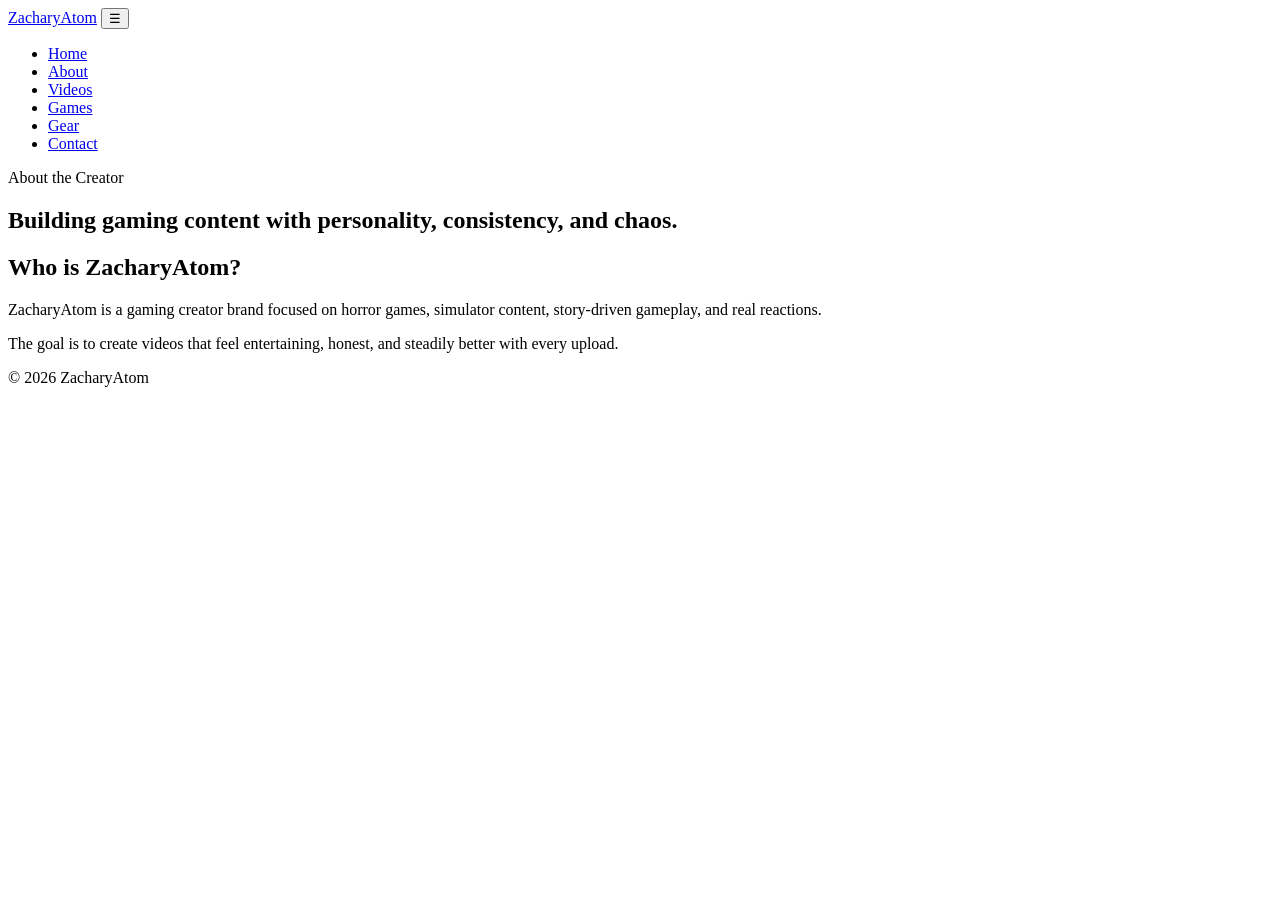
==== about.html @ 1145cb34 "feat: initial portfolio project setup" ====
<!DOCTYPE html>
<html lang="en">
<head>
    <meta charset="UTF-8">
    <meta name="viewport" content="width=device-width, initial-scale=1.0">
    <title>ZacharyAtom | About</title>
    <link rel="stylesheet" href="css/style.css">
</head>
<body>
    <header class="site-header">
        <div class="nav-wrapper">
            <a href="index.html" class="logo">ZacharyAtom</a>

            <button class="menu-toggle" aria-label="Open Navigation">☰</button>

            <nav class="main-nav">
                <ul>
                    <li><a href="index.html">Home</a></li>
                    <li><a href="about.html" class="active">About</a></li>
                    <li><a href="videos.html">Videos</a></li>
                    <li><a href="games.html">Games</a></li>
                    <li><a href="gear.html">Gear</a></li>
                    <li><a href="contact.html">Contact</a></li>
                </ul>
            </nav>
        </div>
    </header>

    <main>
        <section class="page-banner">
            <p class="eyebrow">About the Creator</p>
            <h1>Building gaming content with personality, consistency, and chaos.</h1>
        </section>

        <section class="content-section">
            <div class="text-content">
                <h2>Who is ZacharyAtom?</h2>
                <p>
                    ZacharyAtom is a gaming creator brand focused on horror games,
                    simulator content, story-driven gameplay, and real reactions.
                </p>
                <p>
                    The goal is to create videos that feel entertaining, honest,
                    and steadily better with every upload.
                </p>
            </div>
        </section>
    </main>

    <footer class="site-footer">
        <p>&copy; 2026 ZacharyAtom</p>
    </footer>

    <script src="js/script.js"></script>
</body>
</html>
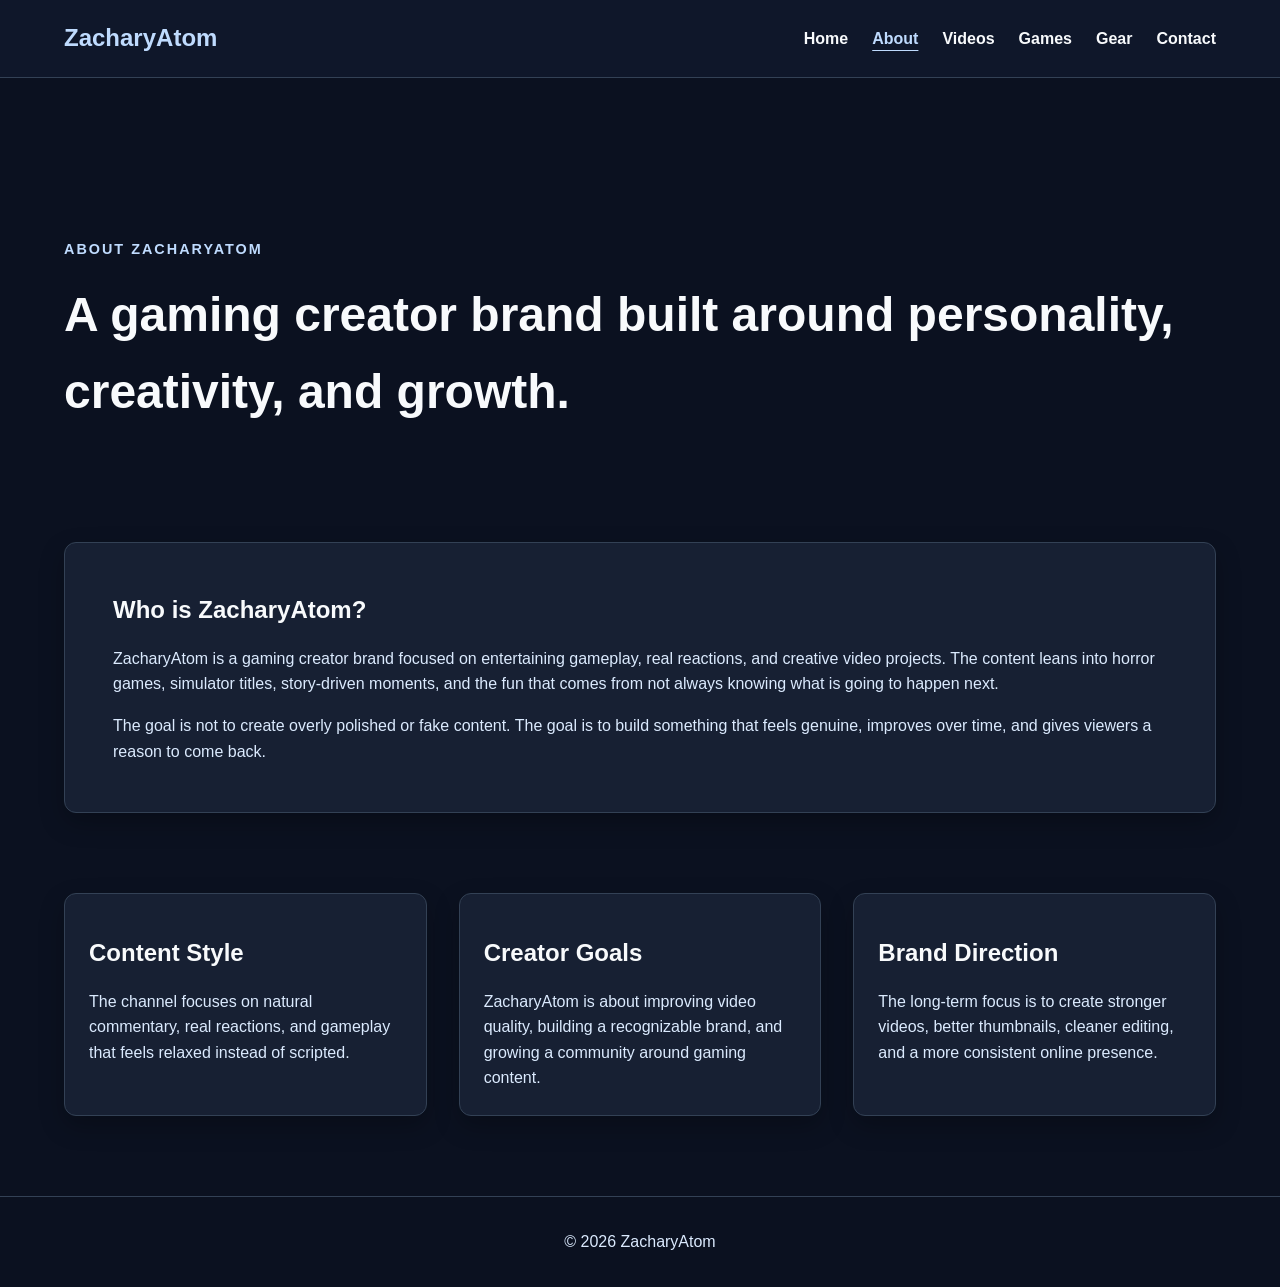
==== commit 408189cb: "feat(about): expand creator brand and goals content" ====
--- a/about.html
+++ b/about.html
@@ -26,26 +26,66 @@
         </div>
     </header>
 
-    <main>
-        <section class="page-banner">
-            <p class="eyebrow">About the Creator</p>
-            <h1>Building gaming content with personality, consistency, and chaos.</h1>
-        </section>
+        <main>
 
-        <section class="content-section">
-            <div class="text-content">
-                <h2>Who is ZacharyAtom?</h2>
-                <p>
-                    ZacharyAtom is a gaming creator brand focused on horror games,
-                    simulator content, story-driven gameplay, and real reactions.
-                </p>
-                <p>
-                    The goal is to create videos that feel entertaining, honest,
-                    and steadily better with every upload.
-                </p>
-            </div>
-        </section>
-    </main>
+            <section class="page-banner">
+                <p class="eyebrow">About ZacharyAtom</p>
+
+                <h1>
+                    A gaming creator brand built around personality, creativity, and growth.
+                </h1>
+            </section>
+
+            <section class="content-section">
+
+                <div class="text-content">
+                    <h2>Who is ZacharyAtom?</h2>
+
+                    <p>
+                        ZacharyAtom is a gaming creator brand focused on entertaining gameplay,
+                        real reactions, and creative video projects. The content leans into
+                        horror games, simulator titles, story-driven moments, and the fun that
+                        comes from not always knowing what is going to happen next.
+                    </p>
+
+                    <p>
+                        The goal is not to create overly polished or fake content. The goal is to
+                        build something that feels genuine, improves over time, and gives viewers
+                        a reason to come back.
+                    </p>
+                </div>
+
+            </section>
+
+            <section class="card-grid">
+
+                <article class="content-card">
+                    <h2>Content Style</h2>
+                    <p>
+                        The channel focuses on natural commentary, real reactions, and gameplay
+                        that feels relaxed instead of scripted.
+                    </p>
+                </article>
+
+                <article class="content-card">
+                    <h2>Creator Goals</h2>
+                    <p>
+                        ZacharyAtom is about improving video quality, building a recognizable
+                        brand, and growing a community around gaming content.
+                    </p>
+                </article>
+
+                <article class="content-card">
+                    <h2>Brand Direction</h2>
+                    <p>
+                        The long-term focus is to create stronger videos, better thumbnails,
+                        cleaner editing, and a more consistent online presence.
+                    </p>
+                </article>
+
+            </section>
+
+        </main>
 
     <footer class="site-footer">
         <p>&copy; 2026 ZacharyAtom</p>
--- a/css/style.css
+++ b/css/style.css
@@ -0,0 +1,539 @@
+/* -------------------------
+   RESET / GLOBAL STYLES
+------------------------- */
+
+:root {
+    --bg-main: #0b1120;
+    --bg-header: #0f172a;
+    --bg-surface: #172033;
+    --bg-surface-light: #24324a;
+
+    --text-main: #f8fafc;
+    --text-muted: #dbeafe;
+
+    --accent: #93c5fd;
+    --accent-strong: #bfdbfe;
+
+    --button: #2563eb;
+    --button-hover: #1d4ed8;
+
+    --border: #334155;
+    --focus: #fde68a;
+
+    --radius: 12px;
+    --shadow: 0 10px 25px rgba(0, 0, 0, 0.25);
+}
+
+* {
+    margin: 0;
+    padding: 0;
+    box-sizing: border-box;
+}
+
+body {
+    font-family: Arial, Helvetica, sans-serif;
+    background-color: var(--bg-main);
+    color: var(--text-main);
+    line-height: 1.6;
+}
+
+img {
+    max-width: 100%;
+    display: block;
+}
+
+a {
+    color: inherit;
+}
+
+ul {
+    list-style: none;
+}
+
+/* -------------------------
+   ACCESSIBILITY
+------------------------- */
+
+a:focus,
+button:focus,
+input:focus,
+textarea:focus {
+    outline: 3px solid var(--focus);
+    outline-offset: 4px;
+}
+
+/* -------------------------
+   LAYOUT
+------------------------- */
+
+main {
+    width: 90%;
+    max-width: 1200px;
+    margin: 0 auto;
+}
+
+section {
+    margin: 5rem 0;
+}
+
+/* -------------------------
+   HEADER / NAVIGATION
+------------------------- */
+
+.site-header {
+    background-color: var(--bg-header);
+    border-bottom: 1px solid var(--border);
+    position: sticky;
+    top: 0;
+    z-index: 1000;
+}
+
+.nav-wrapper {
+    width: 90%;
+    max-width: 1200px;
+    margin: 0 auto;
+    padding: 1.2rem 0;
+
+    display: flex;
+    justify-content: space-between;
+    align-items: center;
+}
+
+.logo {
+    color: var(--accent-strong);
+    font-size: 1.5rem;
+    font-weight: bold;
+    text-decoration: none;
+}
+
+.main-nav ul {
+    display: flex;
+    gap: 1.5rem;
+}
+
+.main-nav a {
+    color: var(--text-main);
+    font-weight: bold;
+    text-decoration: none;
+}
+
+.main-nav a:hover,
+.main-nav a:focus,
+.main-nav .active {
+    color: var(--accent-strong);
+    text-decoration: underline;
+    text-underline-offset: 6px;
+}
+
+.menu-toggle {
+    display: none;
+    background: none;
+    border: 2px solid var(--border);
+    border-radius: 8px;
+    color: var(--text-main);
+    font-size: 1.5rem;
+    cursor: pointer;
+    padding: 0.25rem 0.6rem;
+}
+
+/* -------------------------
+   HERO SECTION
+------------------------- */
+
+.hero {
+    min-height: 75vh;
+
+    display: grid;
+    grid-template-columns: 1fr 1fr;
+    gap: 3rem;
+    align-items: center;
+}
+
+.hero-content h1 {
+    font-size: 3.5rem;
+    line-height: 1.1;
+    margin: 1rem 0;
+}
+
+.hero-content p {
+    color: var(--text-muted);
+    margin-bottom: 1.5rem;
+}
+
+.eyebrow {
+    color: var(--accent-strong);
+    text-transform: uppercase;
+    letter-spacing: 2px;
+    font-size: 0.9rem;
+    font-weight: bold;
+}
+
+.hero-feature-card {
+    background-color: var(--bg-surface);
+    border: 1px solid var(--border);
+    border-radius: var(--radius);
+    padding: 2rem;
+    box-shadow: var(--shadow);
+}
+
+.hero-feature-card h2 {
+    margin: 1rem 0;
+    line-height: 1.3;
+}
+
+.hero-feature-card p {
+    color: var(--text-muted);
+}
+
+.feature-list {
+    margin-top: 1.5rem;
+}
+
+.feature-list li {
+    margin-bottom: 0.8rem;
+    padding-left: 1rem;
+    position: relative;
+}
+
+.feature-list li::before {
+    content: "•";
+    color: var(--accent-strong);
+    position: absolute;
+    left: 0;
+}
+
+/* -------------------------
+   BUTTONS / LINKS
+------------------------- */
+
+.button-group {
+    display: flex;
+    gap: 1rem;
+    flex-wrap: wrap;
+}
+
+.btn {
+    display: inline-block;
+    padding: 0.9rem 1.5rem;
+    border-radius: 8px;
+    font-weight: bold;
+    text-decoration: none;
+    transition: 0.3s;
+}
+
+.primary-btn {
+    background-color: var(--button);
+    color: #ffffff;
+}
+
+.primary-btn:hover,
+.primary-btn:focus {
+    background-color: var(--button-hover);
+}
+
+.secondary-btn {
+    border: 2px solid var(--accent);
+    color: var(--text-main);
+}
+
+.secondary-btn:hover,
+.secondary-btn:focus {
+    background-color: var(--accent);
+    color: #0b1120;
+}
+
+.text-link {
+    color: var(--accent-strong);
+    font-weight: bold;
+    text-decoration: underline;
+    text-underline-offset: 4px;
+}
+
+.text-link:hover,
+.text-link:focus {
+    color: var(--text-main);
+}
+
+/* -------------------------
+   PAGE BANNER
+------------------------- */
+
+.page-banner {
+    padding: 5rem 0 2rem;
+}
+
+.page-banner h1 {
+    font-size: 3rem;
+    margin-top: 1rem;
+}
+
+/* -------------------------
+   CARDS / GRID
+------------------------- */
+
+.card-grid,
+.video-grid {
+    display: grid;
+    grid-template-columns: repeat(3, 1fr);
+    gap: 2rem;
+}
+
+.content-card {
+    background-color: var(--bg-surface);
+    border: 1px solid var(--border);
+    border-radius: var(--radius);
+    padding: 1.5rem;
+    box-shadow: var(--shadow);
+    transition: 0.3s;
+}
+
+.content-card:hover {
+    transform: translateY(-5px);
+}
+
+.content-card h2,
+.content-card h3 {
+    color: var(--text-main);
+    margin: 1rem 0;
+}
+
+.content-card p {
+    color: var(--text-muted);
+}
+
+.placeholder-image {
+    height: 180px;
+    border-radius: 10px;
+    background-color: var(--bg-surface-light);
+
+    display: flex;
+    justify-content: center;
+    align-items: center;
+
+    color: var(--text-main);
+    font-weight: bold;
+}
+
+/* -------------------------
+   CONTENT SECTIONS
+------------------------- */
+
+.content-section,
+.intro-section,
+.callout-section {
+    background-color: var(--bg-surface);
+    border: 1px solid var(--border);
+    padding: 3rem;
+    border-radius: var(--radius);
+    box-shadow: var(--shadow);
+}
+
+.text-content p,
+.intro-section p,
+.callout-section p {
+    color: var(--text-muted);
+    margin-top: 1rem;
+}
+
+/* -------------------------
+   FORM
+------------------------- */
+
+.form-section {
+    max-width: 850px;
+    background-color: var(--bg-surface);
+    border: 1px solid var(--border);
+    border-radius: var(--radius);
+    padding: 2rem;
+    box-shadow: var(--shadow);
+}
+
+fieldset {
+    border: 2px solid #64748b;
+    border-radius: var(--radius);
+    padding: 2rem;
+}
+
+legend {
+    padding: 0 1rem;
+    font-weight: bold;
+    color: var(--accent-strong);
+}
+
+label {
+    display: block;
+    margin-top: 1.5rem;
+    margin-bottom: 0.5rem;
+    color: var(--text-main);
+    font-weight: bold;
+}
+
+input,
+textarea {
+    width: 100%;
+    padding: 1rem;
+    border-radius: 8px;
+    border: 2px solid #64748b;
+    background-color: #f8fafc;
+    color: #0b1120;
+    font-size: 1rem;
+}
+
+input:focus,
+textarea:focus {
+    border-color: var(--focus);
+    outline: 3px solid var(--focus);
+    outline-offset: 3px;
+}
+
+textarea {
+    min-height: 180px;
+    resize: vertical;
+}
+
+input::placeholder,
+textarea::placeholder {
+    color: #475569;
+}
+
+label.error {
+    color: #fecaca;
+    font-size: 0.95rem;
+    margin-top: 0.5rem;
+}
+
+input.error,
+textarea.error {
+    border-color: #fecaca;
+}
+
+/* -------------------------
+   FOOTER
+------------------------- */
+
+.site-footer {
+    text-align: center;
+    padding: 2rem;
+    border-top: 1px solid var(--border);
+    margin-top: 5rem;
+    color: var(--text-muted);
+}
+
+/* -------------------------
+   RESPONSIVE
+------------------------- */
+
+@media (max-width: 900px) {
+
+    .hero {
+        grid-template-columns: 1fr;
+    }
+
+    .card-grid,
+    .video-grid {
+        grid-template-columns: 1fr 1fr;
+    }
+
+}
+
+@media (max-width: 600px) {
+
+    main,
+    .nav-wrapper {
+        width: 92%;
+    }
+
+    .nav-wrapper {
+        position: relative;
+    }
+
+    .menu-toggle {
+        display: block;
+    }
+
+    .main-nav {
+        display: none;
+
+        position: absolute;
+        top: 100%;
+        right: 0;
+
+        width: 220px;
+
+        background-color: var(--bg-header);
+
+        border: 1px solid var(--border);
+        border-radius: 12px;
+
+        padding: 1rem;
+
+        box-shadow: var(--shadow);
+    }
+
+    .main-nav.show-nav {
+        display: block;
+    }
+
+    .main-nav ul {
+        flex-direction: column;
+        gap: 1rem;
+    }
+
+    .hero {
+        grid-template-columns: 1fr;
+    }
+
+    .hero-feature-card {
+    margin-top: 2rem;
+    }
+
+    .hero-content h1,
+    .page-banner h1 {
+        font-size: 2.2rem;
+    }
+
+    .card-grid,
+    .video-grid {
+        grid-template-columns: 1fr;
+    }
+
+    .page-banner {
+    padding: 3rem 0 1rem;
+    }
+
+    section {
+        margin: 3rem 0;
+    }
+
+    .form-section {
+    background-color: transparent;
+    border: none;
+    box-shadow: none;
+    padding: 0;
+    }
+
+    fieldset {
+        padding: 1.5rem;
+    }
+
+    legend {
+        font-size: 1rem;
+    }
+
+    input,
+    textarea {
+        font-size: 1rem;
+    }
+
+    input[type="submit"] {
+        width: 100%;
+    }
+
+    .content-section,
+    .intro-section,
+    .callout-section
+     {
+        padding: 2rem;
+    }
+
+}
